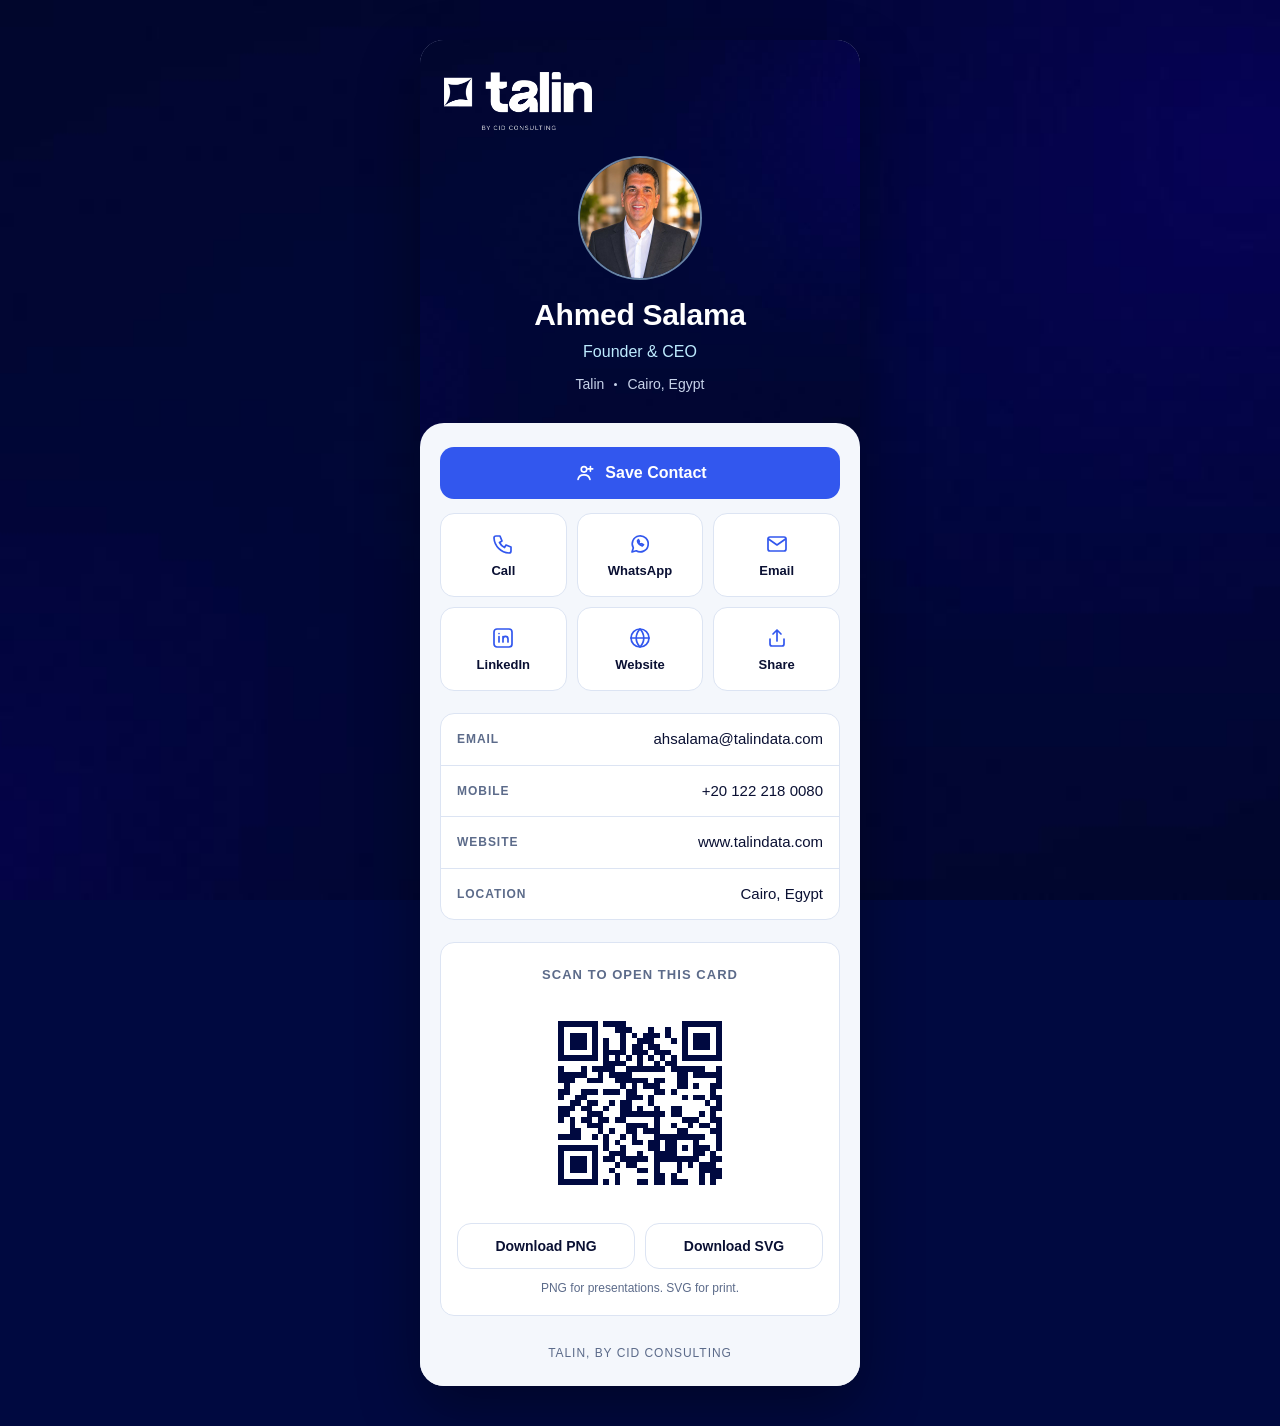
==== index.html @ 9c683a3a "Add files via upload" ====
<!DOCTYPE html>
<html lang="en">
<head>
  <meta charset="utf-8">
  <meta name="viewport" content="width=device-width, initial-scale=1, viewport-fit=cover">
  <title>Ahmed Salama | Founder &amp; CEO, Talin</title>
  <meta name="description" content="Ahmed Salama, Founder &amp; CEO of Talin, by CID Consulting. AI and data advisory, Cairo, Egypt. Save contact, call, WhatsApp, email or connect on LinkedIn.">
  <meta name="theme-color" content="#000940">
  <meta name="color-scheme" content="light">
  <link rel="canonical" href="https://card.talindata.com/">

  <!-- Link previews (WhatsApp, LinkedIn, iMessage, Slack). Absolute URLs are required here.
       If the card moves to another address, update the three URLs below. -->
  <meta property="og:type" content="profile">
  <meta property="og:site_name" content="Talin">
  <meta property="og:title" content="Ahmed Salama | Founder &amp; CEO, Talin">
  <meta property="og:description" content="Digital business card. Save contact, call, WhatsApp, email or connect on LinkedIn.">
  <meta property="og:url" content="https://card.talindata.com/">
  <meta property="og:image" content="https://card.talindata.com/assets/og-image.jpg">
  <meta property="og:image:width" content="1200">
  <meta property="og:image:height" content="630">
  <meta property="og:image:alt" content="Talin, by CID Consulting">
  <meta property="profile:first_name" content="Ahmed">
  <meta property="profile:last_name" content="Salama">
  <meta name="twitter:card" content="summary_large_image">
  <meta name="twitter:title" content="Ahmed Salama | Founder &amp; CEO, Talin">
  <meta name="twitter:description" content="Digital business card. Save contact, call, WhatsApp, email or connect on LinkedIn.">
  <meta name="twitter:image" content="https://card.talindata.com/assets/og-image.jpg">

  <link rel="icon" type="image/png" sizes="32x32" href="assets/favicon-32.png">
  <link rel="apple-touch-icon" href="assets/apple-touch-icon.png">
  <link rel="preload" as="image" href="assets/hero-bg.jpg">
  <link rel="stylesheet" href="styles.css">
</head>
<body>
  <a class="skip" href="#actions">Skip to actions</a>

  <main class="card" id="top">

    <header class="hero">
      <img class="hero__logo" src="assets/talin-logo-white.png" width="148" height="58" alt="Talin, by CID Consulting">

      <div class="hero__id">
        <div class="avatar" id="avatar">
          <img id="avatar-img" src="assets/ahmed-salama.jpg" width="120" height="120" alt="Portrait of Ahmed Salama" decoding="async">
          <span class="avatar__fallback" aria-hidden="true">AS</span>
        </div>
        <h1 class="hero__name" data-bind="name">Ahmed Salama</h1>
        <p class="hero__title" data-bind="title">Founder &amp; CEO</p>
        <p class="hero__meta"><span data-bind="company">Talin</span><span class="sep" aria-hidden="true"></span><span data-bind="location">Cairo, Egypt</span></p>
      </div>
    </header>

    <section class="sheet" id="actions" aria-label="Contact actions">

      <a class="btn btn--primary" id="save-contact" href="ahmed-salama.vcf" type="text/vcard">
        <svg viewBox="0 0 24 24" aria-hidden="true"><path d="M15 8a3 3 0 1 1-6 0 3 3 0 0 1 6 0Zm-9.5 11c.6-3.3 3.3-5 6.5-5s5.900 1.700 6.500 5M19 5v5m-2.500-2.500h5" /></svg>
        Save Contact
      </a>

      <ul class="tiles" id="tiles">
        <li data-field="phone"><a class="tile" id="act-call" href="#">
          <svg viewBox="0 0 24 24" aria-hidden="true"><path d="M5 4h4l2 5-2.500 1.500a11 11 0 0 0 5 5L15 13l5 2v4a2 2 0 0 1-2 2A16 16 0 0 1 3 6a2 2 0 0 1 2-2Z"/></svg>
          <span>Call</span></a></li>
        <li data-field="whatsapp"><a class="tile" id="act-whatsapp" href="#" target="_blank" rel="noopener">
          <svg viewBox="0 0 24 24" aria-hidden="true"><path d="M4 20l1.300-4.100A8 8 0 1 1 8.200 18.800L4 20Z"/><path d="M9.500 9c.3 2.200 2.300 4.200 4.800 5l1.200-1.300-1.800-1-.9.600c-.9-.4-1.600-1.100-2-2l.6-.9-1-1.800L9.500 9Z"/></svg>
          <span>WhatsApp</span></a></li>
        <li data-field="email"><a class="tile" id="act-email" href="#">
          <svg viewBox="0 0 24 24" aria-hidden="true"><rect x="3" y="5" width="18" height="14" rx="2"/><path d="m3.500 7 8.500 6 8.500-6"/></svg>
          <span>Email</span></a></li>
        <li data-field="linkedin"><a class="tile" id="act-linkedin" href="#" target="_blank" rel="noopener">
          <svg viewBox="0 0 24 24" aria-hidden="true"><rect x="3" y="3" width="18" height="18" rx="3"/><path d="M8 10.500V16M8 7.500v.01M12 16v-5.500m0 2.500c0-1.500 1-2.600 2.400-2.600S17 11.500 17 13v3"/></svg>
          <span>LinkedIn</span></a></li>
        <li data-field="website"><a class="tile" id="act-website" href="#" target="_blank" rel="noopener">
          <svg viewBox="0 0 24 24" aria-hidden="true"><circle cx="12" cy="12" r="9"/><path d="M3 12h18M12 3c2.500 2.600 3.800 5.600 3.800 9S14.500 18.400 12 21c-2.500-2.600-3.800-5.600-3.800-9S9.500 5.600 12 3Z"/></svg>
          <span>Website</span></a></li>
        <li><button class="tile" id="act-share" type="button">
          <svg viewBox="0 0 24 24" aria-hidden="true"><path d="M12 15V4m0 0L8 8m4-4 4 4M5 13v5a2 2 0 0 0 2 2h10a2 2 0 0 0 2-2v-5"/></svg>
          <span>Share</span></button></li>
      </ul>

      <dl class="details" id="details">
        <div data-field="email"><dt>Email</dt><dd><a id="d-email" href="#"></a></dd></div>
        <div data-field="phone"><dt>Mobile</dt><dd><a id="d-phone" href="#"></a></dd></div>
        <div data-field="website"><dt>Website</dt><dd><a id="d-website" href="#" target="_blank" rel="noopener"></a></dd></div>
        <div data-field="location"><dt>Location</dt><dd data-bind="location">Cairo, Egypt</dd></div>
      </dl>

      <section class="qr" aria-labelledby="qr-title">
        <h2 id="qr-title">Scan to open this card</h2>
        <div class="qr__frame" id="qr" role="img" aria-label="QR code that opens Ahmed Salama's digital business card"></div>
        <div class="qr__actions">
          <button class="btn btn--ghost" id="qr-png" type="button">Download PNG</button>
          <button class="btn btn--ghost" id="qr-svg" type="button">Download SVG</button>
        </div>
        <p class="qr__note">PNG for presentations. SVG for print.</p>
      </section>

    </section>

    <footer class="foot">Talin, by CID Consulting</footer>
  </main>

  <div class="toast" id="toast" role="status" aria-live="polite"></div>

  <noscript><p class="noscript">JavaScript is off. <a href="ahmed-salama.vcf">Save contact</a> or email <a href="mailto:ahsalama@talindata.com">ahsalama@talindata.com</a>.</p></noscript>

  <script src="config.js"></script>
  <script src="assets/js/qrcode.js"></script>
  <script src="app.js"></script>
</body>
</html>
---- styles.css ----
/* Talin digital business card. Palette from the Talin brand guide (Direction 1).
   Navy #000940 | Accent blue #3257EE | Ice #BDEBFF | Ink #0A1033 | Slate #5C6B8A
   Mist #F4F7FC | Cloud #EAF0FA | Line #DCE4F3 */

:root {
  --navy: #000940;
  --blue: #3257EE;
  --blue-dark: #2447d4;
  --ice: #BDEBFF;
  --haze: #C7D3EA;
  --ink: #0A1033;
  --slate: #5C6B8A;
  --mist: #F4F7FC;
  --cloud: #EAF0FA;
  --line: #DCE4F3;
  --radius: 14px;
  --font: -apple-system, BlinkMacSystemFont, "Segoe UI", Roboto, "Helvetica Neue", Arial, sans-serif;
}

*, *::before, *::after { box-sizing: border-box; }
html { -webkit-text-size-adjust: 100%; text-size-adjust: 100%; }
body {
  margin: 0;
  font-family: var(--font);
  color: var(--ink);
  background: var(--navy);
  line-height: 1.5;
  -webkit-font-smoothing: antialiased;
}
img, svg { display: block; max-width: 100%; }
a { color: inherit; }
[hidden] { display: none !important; }

.skip {
  position: absolute; left: -9999px; top: 8px; z-index: 10;
  background: #fff; color: var(--ink); padding: 8px 12px; border-radius: 8px;
}
.skip:focus { left: 8px; }

:focus-visible { outline: 3px solid var(--blue); outline-offset: 2px; }
.hero :focus-visible { outline-color: var(--ice); }

/* ---------- Card shell ---------- */
.card {
  max-width: 440px;
  margin: 0 auto;
  min-height: 100vh;
  min-height: 100dvh;
  display: flex;
  flex-direction: column;
  background: var(--mist);
}

/* ---------- Hero ---------- */
.hero {
  position: relative;
  padding: calc(28px + env(safe-area-inset-top)) 24px 56px;
  color: #fff;
  background: var(--navy) url("assets/hero-bg.jpg") center / cover no-repeat;
}
.hero__logo { width: 148px; height: auto; }
.hero__id { margin-top: 28px; text-align: center; }

.avatar {
  position: relative;
  width: 120px; height: 120px;
  margin: 0 auto 20px;
  border-radius: 50%;
  overflow: hidden;
  background: #0c1a5c;
  box-shadow: 0 0 0 2px rgba(189, 235, 255, .55);
}
.avatar img { position: relative; z-index: 1; width: 100%; height: 100%; object-fit: cover; }
.avatar__fallback {
  position: absolute; inset: 0;
  display: flex; align-items: center; justify-content: center;
  font-size: 38px; font-weight: 700; letter-spacing: .06em; color: var(--ice);
}
.avatar.no-photo img { display: none; }

.hero__name { margin: 0; font-size: 30px; line-height: 1.15; font-weight: 700; letter-spacing: -.01em; }
.hero__title { margin: 8px 0 0; font-size: 16px; font-weight: 500; color: var(--ice); }
.hero__meta {
  margin: 10px 0 0; font-size: 14px; color: var(--haze);
  display: flex; align-items: center; justify-content: center; gap: 10px;
}
.sep { width: 3px; height: 3px; border-radius: 50%; background: var(--haze); }

/* ---------- Sheet ---------- */
.sheet {
  position: relative;
  flex: 1;
  margin-top: -28px;
  padding: 24px 20px 8px;
  background: var(--mist);
  border-radius: 24px 24px 0 0;
}

.btn {
  display: inline-flex; align-items: center; justify-content: center; gap: 10px;
  min-height: 52px; padding: 0 20px;
  font: 600 16px/1 var(--font);
  border-radius: var(--radius);
  border: 1px solid transparent;
  text-decoration: none; cursor: pointer;
  -webkit-tap-highlight-color: transparent;
}
.btn svg { width: 22px; height: 22px; }
.btn--primary { width: 100%; background: var(--blue); color: #fff; }
.btn--primary:hover { background: var(--blue-dark); }
.btn--primary svg { fill: none; stroke: currentColor; stroke-width: 1.8; stroke-linecap: round; stroke-linejoin: round; }
.btn--ghost { flex: 1; min-height: 46px; font-size: 14px; background: #fff; color: var(--ink); border-color: var(--line); }
.btn--ghost:hover { border-color: var(--blue); color: var(--blue); }

/* ---------- Action tiles ---------- */
.tiles {
  list-style: none; margin: 14px 0 0; padding: 0;
  display: grid; grid-template-columns: repeat(3, 1fr); gap: 10px;
}
.tile {
  width: 100%; min-height: 84px;
  display: flex; flex-direction: column; align-items: center; justify-content: center; gap: 8px;
  padding: 12px 6px;
  background: #fff; color: var(--ink);
  border: 1px solid var(--line); border-radius: var(--radius);
  font: 600 13px/1.1 var(--font);
  text-decoration: none; cursor: pointer;
  -webkit-tap-highlight-color: transparent;
}
.tile:hover { border-color: var(--blue); }
.tile svg { width: 24px; height: 24px; fill: none; stroke: var(--blue); stroke-width: 1.7; stroke-linecap: round; stroke-linejoin: round; }

/* ---------- Details ---------- */
.details { margin: 22px 0 0; padding: 0; background: #fff; border: 1px solid var(--line); border-radius: var(--radius); }
.details > div { display: flex; justify-content: space-between; gap: 16px; padding: 14px 16px; }
.details > div + div { border-top: 1px solid var(--line); }
.details dt { font-size: 12px; font-weight: 600; letter-spacing: .08em; text-transform: uppercase; color: var(--slate); padding-top: 2px; }
.details dd { margin: 0; font-size: 15px; text-align: right; overflow-wrap: anywhere; }
.details a { text-decoration: none; }
.details a:hover { color: var(--blue); text-decoration: underline; }

/* ---------- QR ---------- */
.qr { margin-top: 22px; padding: 22px 16px 18px; text-align: center; background: #fff; border: 1px solid var(--line); border-radius: var(--radius); }
.qr h2 { margin: 0 0 14px; font-size: 13px; font-weight: 600; letter-spacing: .08em; text-transform: uppercase; color: var(--slate); }
.qr__frame { width: 100%; max-width: 208px; margin: 0 auto; }
.qr__frame svg { width: 100%; height: auto; }
.qr__actions { display: flex; gap: 10px; margin-top: 16px; }
.qr__note { margin: 10px 0 0; font-size: 12px; color: var(--slate); }

/* ---------- Footer ---------- */
.foot { padding: 20px 20px calc(24px + env(safe-area-inset-bottom)); text-align: center; font-size: 12px; letter-spacing: .08em; text-transform: uppercase; color: var(--slate); background: var(--mist); }

/* ---------- Toast ---------- */
.toast {
  position: fixed; left: 50%; bottom: calc(24px + env(safe-area-inset-bottom));
  transform: translateX(-50%);
  max-width: calc(100% - 40px);
  padding: 12px 18px; border-radius: 12px;
  background: var(--navy); color: #fff; font-size: 14px; text-align: center;
  opacity: 0; pointer-events: none;
}
.toast.show { opacity: 1; }

.noscript { margin: 0; padding: 16px; text-align: center; background: #fff; font-size: 14px; }

/* ---------- Larger screens ---------- */
@media (min-width: 600px) {
  body { padding: 40px 0; background: var(--navy) url("assets/hero-bg.jpg") center / cover fixed; }
  .card { min-height: 0; border-radius: 24px; overflow: hidden; box-shadow: 0 24px 60px rgba(0, 0, 0, .35); }
  .hero { padding-top: 32px; }
}

@media (max-width: 340px) {
  .tiles { grid-template-columns: repeat(2, 1fr); }
  .hero__name { font-size: 26px; }
}

@media (prefers-reduced-motion: no-preference) {
  .toast { transition: opacity .2s ease; }
  .btn, .tile { transition: border-color .15s ease, background-color .15s ease, color .15s ease; }
}

@media print {
  body { background: #fff; padding: 0; }
  .card { box-shadow: none; }
  .tiles, .qr__actions, .qr__note, .skip { display: none; }
}
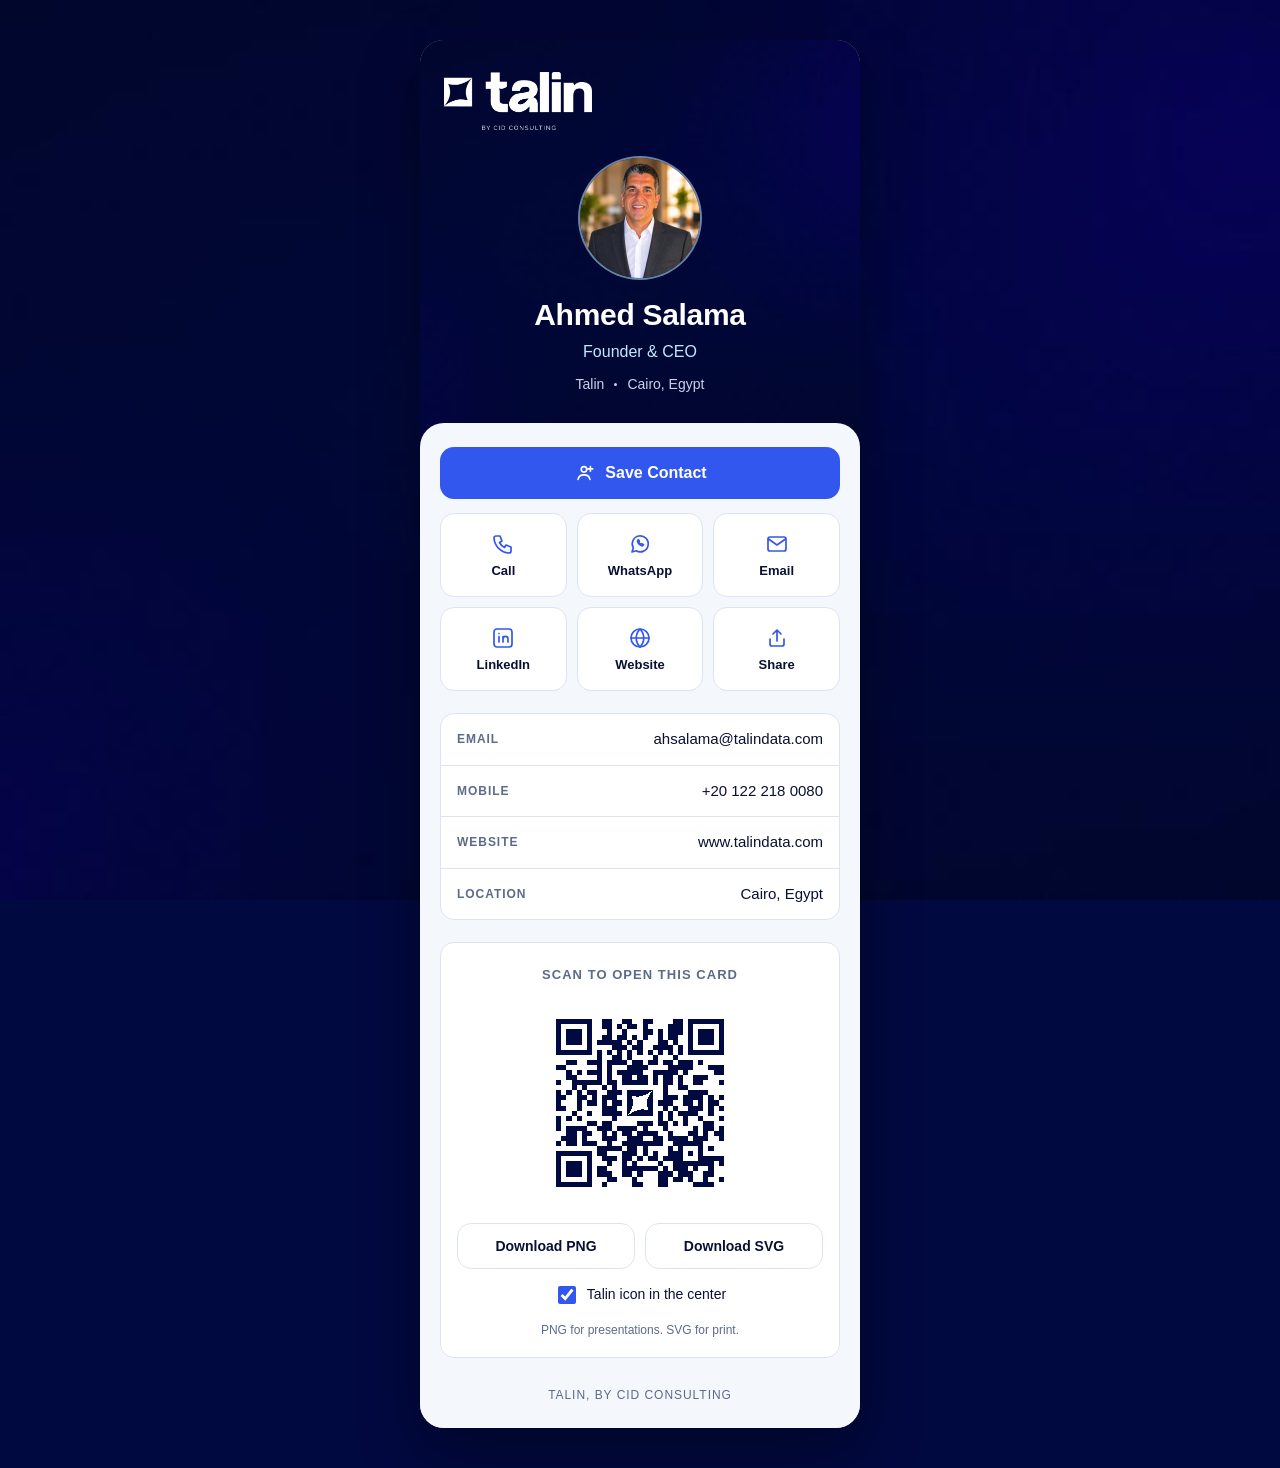
==== commit 4cc65f0d: "Add files via upload" ====
--- a/index.html
+++ b/index.html
@@ -93,6 +93,7 @@
           <button class="btn btn--ghost" id="qr-png" type="button">Download PNG</button>
           <button class="btn btn--ghost" id="qr-svg" type="button">Download SVG</button>
         </div>
+        <label class="qr__opt"><input type="checkbox" id="qr-icon" checked> Talin icon in the center</label>
         <p class="qr__note">PNG for presentations. SVG for print.</p>
       </section>
 
--- a/styles.css
+++ b/styles.css
@@ -145,6 +145,8 @@
 .qr__frame { width: 100%; max-width: 208px; margin: 0 auto; }
 .qr__frame svg { width: 100%; height: auto; }
 .qr__actions { display: flex; gap: 10px; margin-top: 16px; }
+.qr__opt { display: inline-flex; align-items: center; gap: 8px; margin-top: 14px; font-size: 14px; cursor: pointer; }
+.qr__opt input { width: 18px; height: 18px; accent-color: var(--blue); }
 .qr__note { margin: 10px 0 0; font-size: 12px; color: var(--slate); }
 
 /* ---------- Footer ---------- */
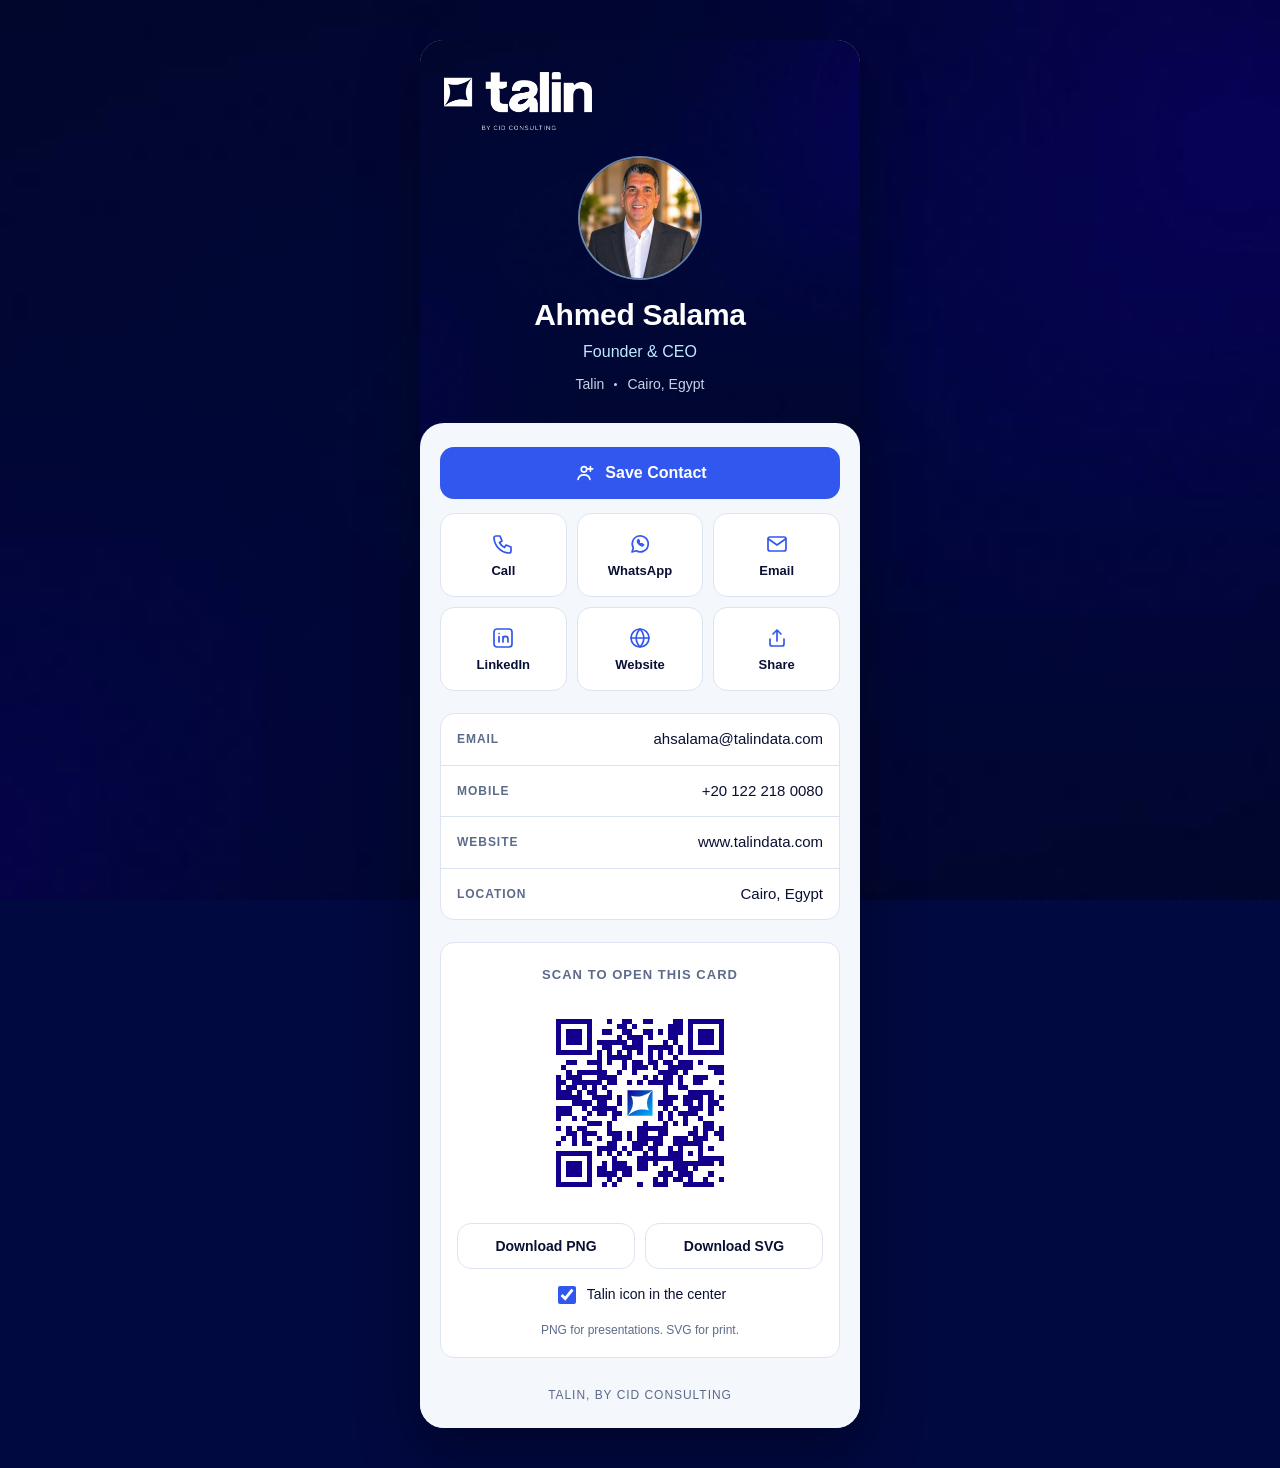
==== commit c761a9df: "e" ====
--- a/index.html
+++ b/index.html
@@ -30,7 +30,7 @@
   <link rel="icon" type="image/png" sizes="32x32" href="assets/favicon-32.png">
   <link rel="apple-touch-icon" href="assets/apple-touch-icon.png">
   <link rel="preload" as="image" href="assets/hero-bg.jpg">
-  <link rel="stylesheet" href="styles.css">
+  <link rel="stylesheet" href="styles.css?v=4">
 </head>
 <body>
   <a class="skip" href="#actions">Skip to actions</a>
@@ -106,8 +106,8 @@
 
   <noscript><p class="noscript">JavaScript is off. <a href="ahmed-salama.vcf">Save contact</a> or email <a href="mailto:ahsalama@talindata.com">ahsalama@talindata.com</a>.</p></noscript>
 
-  <script src="config.js"></script>
+  <script src="config.js?v=4"></script>
   <script src="assets/js/qrcode.js"></script>
-  <script src="app.js"></script>
+  <script src="app.js?v=4"></script>
 </body>
 </html>
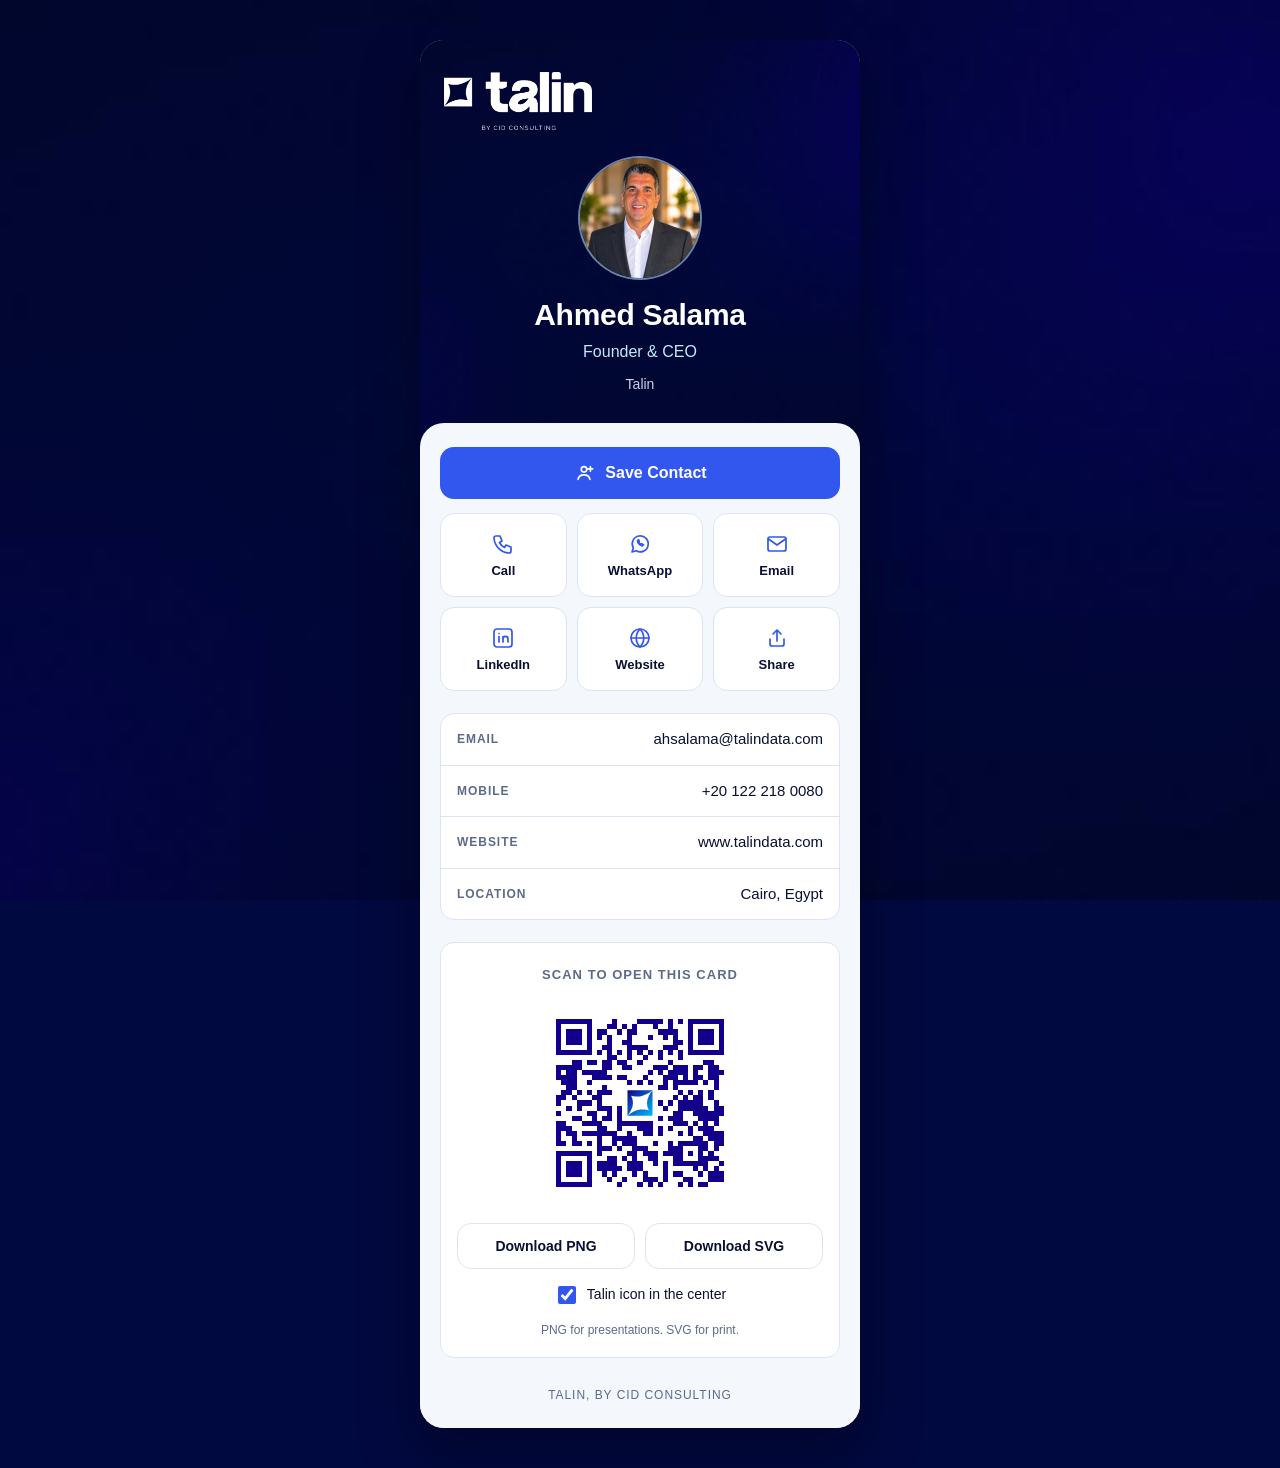
==== commit 4c582fbf: "d" ====
--- a/index.html
+++ b/index.html
@@ -47,7 +47,7 @@
         </div>
         <h1 class="hero__name" data-bind="name">Ahmed Salama</h1>
         <p class="hero__title" data-bind="title">Founder &amp; CEO</p>
-        <p class="hero__meta"><span data-bind="company">Talin</span><span class="sep" aria-hidden="true"></span><span data-bind="location">Cairo, Egypt</span></p>
+        <p class="hero__meta"><span data-bind="company">Talin</span></p>
       </div>
     </header>
 
